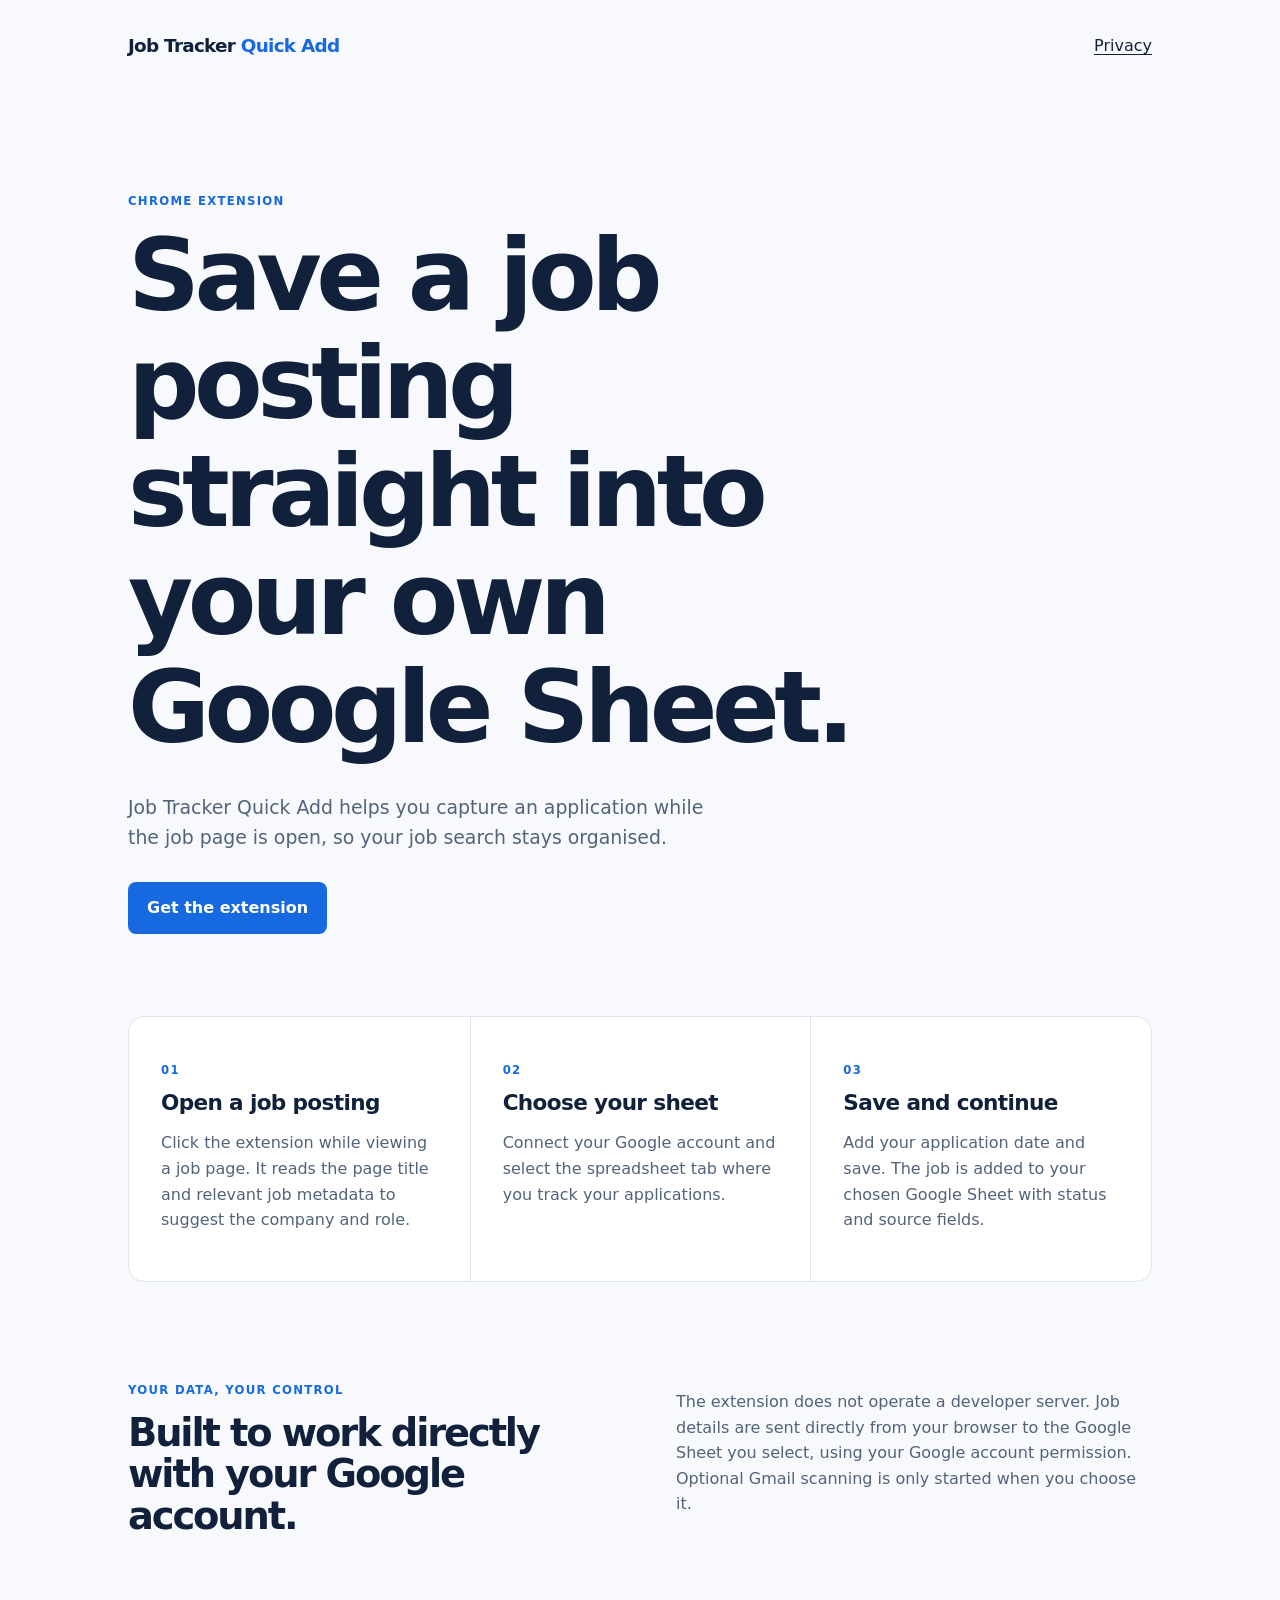
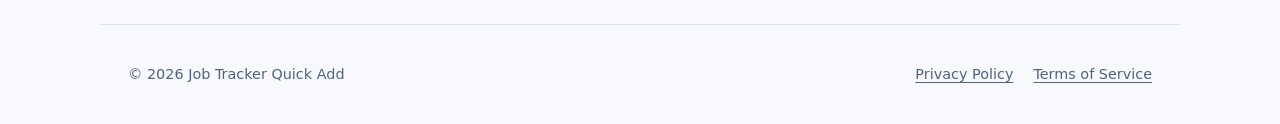
==== site/index.html @ 3e60a086 "Initial commit: Job Tracker Quick Add extension source Captures the current working state of the Chr" ====
<!doctype html>
<html lang="en">
  <head>
    <meta charset="utf-8">
    <meta name="viewport" content="width=device-width, initial-scale=1">
    <meta name="description" content="Job Tracker Quick Add helps you save job postings to your own Google Sheet.">
    <title>Job Tracker Quick Add</title>
    <link rel="stylesheet" href="styles.css">
  </head>
  <body>
    <main>
      <nav aria-label="Primary navigation">
        <a class="brand" href="/">Job Tracker <span>Quick Add</span></a>
        <a href="/privacy/">Privacy</a>
      </nav>

      <section class="hero">
        <p class="eyebrow">Chrome extension</p>
        <h1>Save a job posting straight into your own Google Sheet.</h1>
        <p class="lede">Job Tracker Quick Add helps you capture an application while the job page is open, so your job search stays organised.</p>
        <a class="button" href="https://chromewebstore.google.com/detail/job-tracker-quick-add/plkhmignapibfhoppbkebpndckjbjpmg">Get the extension</a>
      </section>

      <section class="grid" aria-label="How it works">
        <article>
          <p class="number">01</p>
          <h2>Open a job posting</h2>
          <p>Click the extension while viewing a job page. It reads the page title and relevant job metadata to suggest the company and role.</p>
        </article>
        <article>
          <p class="number">02</p>
          <h2>Choose your sheet</h2>
          <p>Connect your Google account and select the spreadsheet tab where you track your applications.</p>
        </article>
        <article>
          <p class="number">03</p>
          <h2>Save and continue</h2>
          <p>Add your application date and save. The job is added to your chosen Google Sheet with status and source fields.</p>
        </article>
      </section>

      <section class="data">
        <div>
          <p class="eyebrow">Your data, your control</p>
          <h2>Built to work directly with your Google account.</h2>
        </div>
        <p>The extension does not operate a developer server. Job details are sent directly from your browser to the Google Sheet you select, using your Google account permission. Optional Gmail scanning is only started when you choose it.</p>
      </section>
    </main>

    <footer>
      <span>© 2026 Job Tracker Quick Add</span>
      <span><a href="/privacy/">Privacy Policy</a><a href="/terms/">Terms of Service</a></span>
    </footer>
  </body>
</html>
---- site/styles.css ----
:root { --ink:#11213b; --muted:#52637a; --line:#dce4ef; --paper:#f7f9fc; --accent:#1769e0; --mint:#d9f7e9; }
* { box-sizing:border-box; }
body { margin:0; color:var(--ink); background:var(--paper); font:16px/1.6 Inter, ui-sans-serif, system-ui, -apple-system, BlinkMacSystemFont, "Segoe UI", sans-serif; }
main, footer { max-width:1080px; margin:auto; padding-left:28px; padding-right:28px; }
nav { min-height:92px; display:flex; align-items:center; justify-content:space-between; }
a { color:inherit; text-underline-offset:3px; }
.brand { font-weight:800; text-decoration:none; letter-spacing:-.04em; font-size:1.15rem; }.brand span { color:var(--accent); }
.hero { padding:88px 0 82px; max-width:800px; }.eyebrow,.number { color:var(--accent); font-weight:800; letter-spacing:.11em; text-transform:uppercase; font-size:.73rem; }
h1,h2 { line-height:1.08; letter-spacing:-.055em; margin:0; } h1 { font-size:clamp(3rem,8vw,6.25rem); } h2 { font-size:clamp(1.9rem,4vw,3.2rem); }
.lede { font-size:1.18rem; color:var(--muted); max-width:610px; margin:30px 0; }.button { display:inline-block; color:white; background:var(--accent); text-decoration:none; padding:13px 19px; border-radius:8px; font-weight:700; }
.grid { display:grid; grid-template-columns:repeat(3,1fr); background:white; border:1px solid var(--line); border-radius:16px; overflow:hidden; }.grid article { padding:32px; }.grid article+article { border-left:1px solid var(--line); }.grid h2 { font-size:1.35rem; letter-spacing:-.03em; }.grid p:not(.number),.data>p { color:var(--muted); }
.data { display:grid; grid-template-columns:1fr 1fr; gap:72px; margin:88px 0; align-items:center; }.data h2 { font-size:2.4rem; }.data>p { margin:0; }
footer { min-height:100px; border-top:1px solid var(--line); display:flex; justify-content:space-between; align-items:center; color:var(--muted); font-size:.9rem; } footer span:last-child { display:flex; gap:20px; }
.legal { max-width:780px; padding-top:52px; padding-bottom:72px; }.legal h1 { font-size:clamp(2.7rem,6vw,4.6rem); }.legal h2 { font-size:1.38rem; letter-spacing:-.03em; margin-top:42px; }.legal p,.legal li { color:var(--muted); }.legal .updated { margin-top:10px; color:var(--muted); }
@media (max-width:700px) { main,footer { padding-left:20px; padding-right:20px; }.hero { padding:55px 0; }.grid,.data { grid-template-columns:1fr; }.grid article+article { border-left:0; border-top:1px solid var(--line); }.data { gap:22px; margin:55px 0; } footer { padding-top:24px; padding-bottom:24px; align-items:flex-start; flex-direction:column; gap:12px; } }
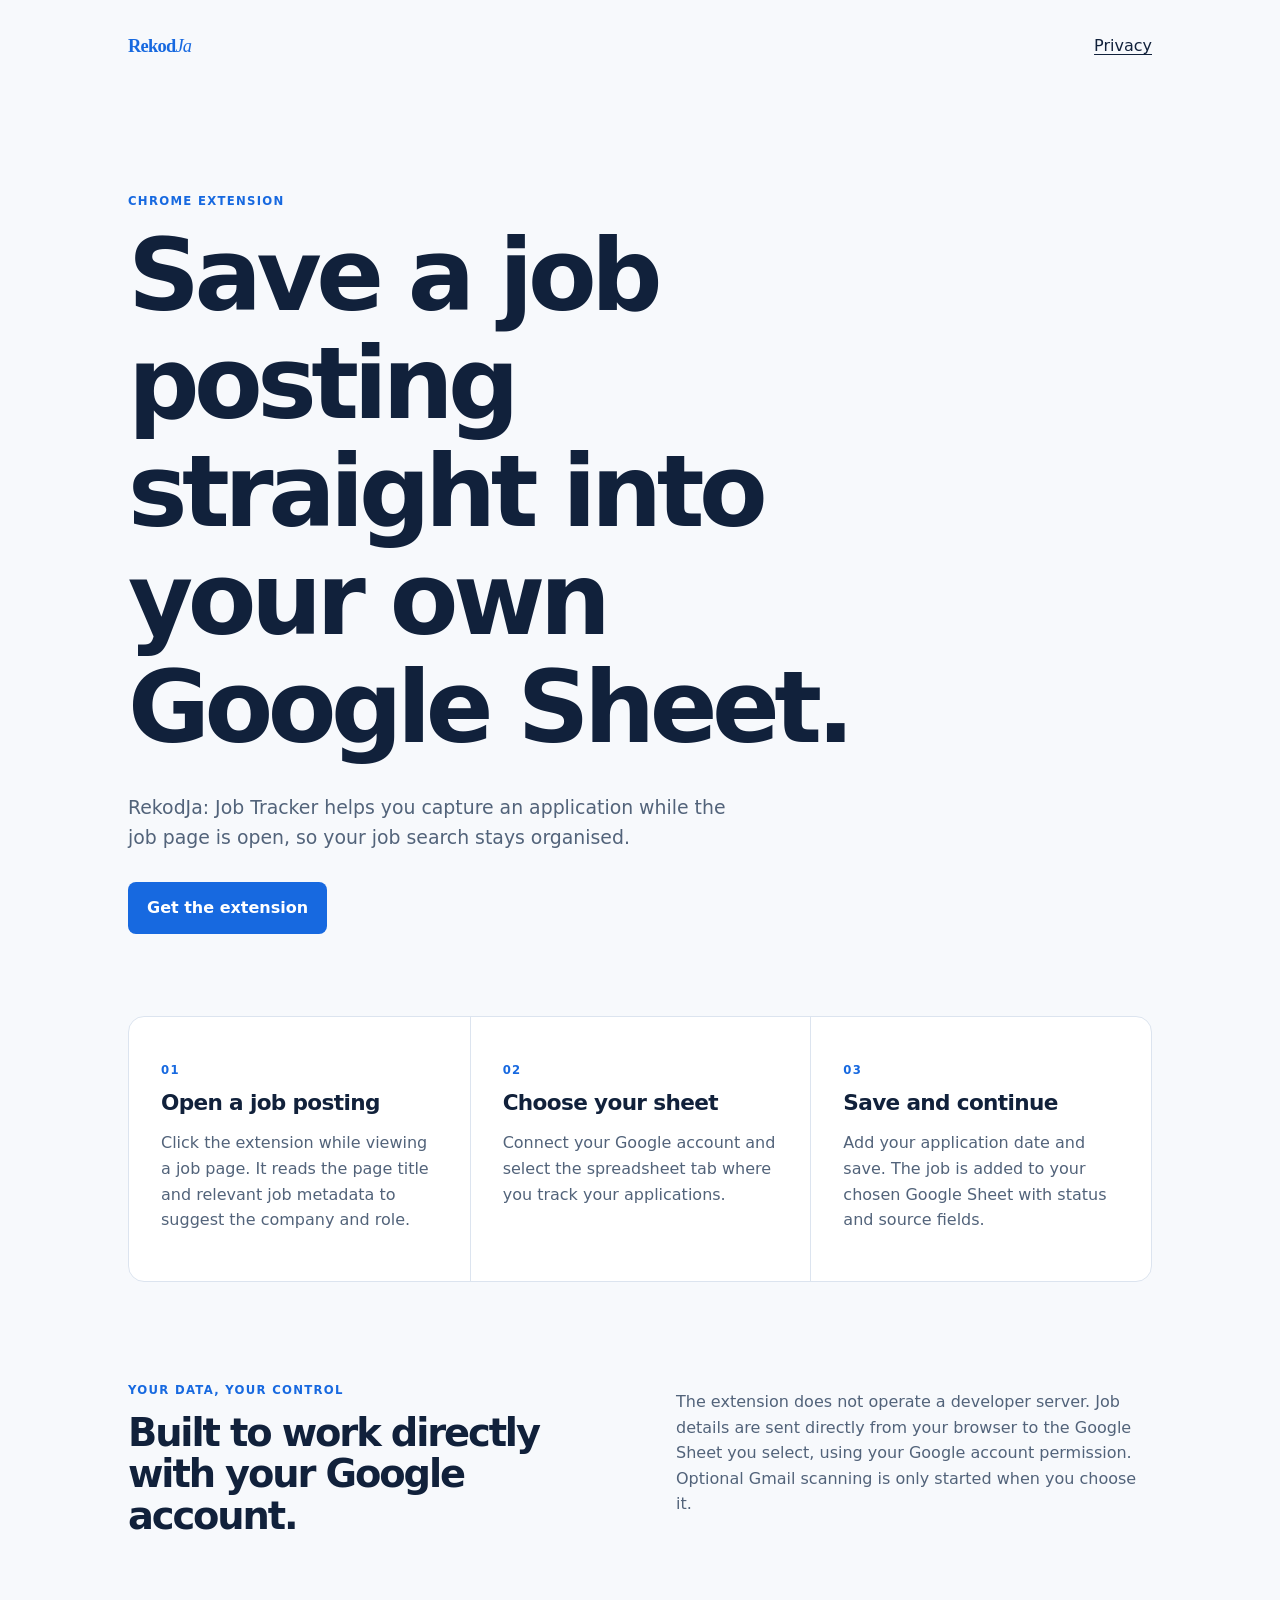
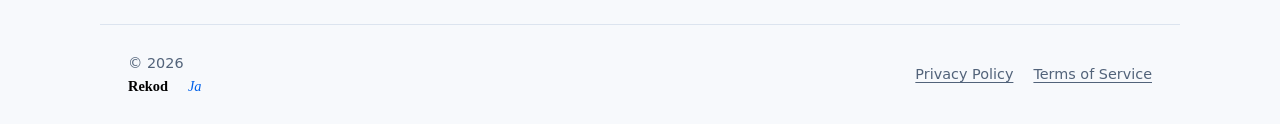
==== commit ed49866b: "Rebrand to RekodJa: Job Tracker Landing site (title, meta, nav wordmark, lede, footer), legal pages," ====
--- a/site/index.html
+++ b/site/index.html
@@ -3,21 +3,21 @@
   <head>
     <meta charset="utf-8">
     <meta name="viewport" content="width=device-width, initial-scale=1">
-    <meta name="description" content="Job Tracker Quick Add helps you save job postings to your own Google Sheet.">
-    <title>Job Tracker Quick Add</title>
+    <meta name="description" content="RekodJa: Job Tracker helps you save job postings to your own Google Sheet.">
+    <title>RekodJa: Job Tracker</title>
     <link rel="stylesheet" href="styles.css">
   </head>
   <body>
     <main>
       <nav aria-label="Primary navigation">
-        <a class="brand" href="/">Job Tracker <span>Quick Add</span></a>
+        <a class="brand" href="/"><span class="wordmark">Rekod<span class="wordmark-ja">Ja</span></span></a>
         <a href="/privacy/">Privacy</a>
       </nav>
 
       <section class="hero">
         <p class="eyebrow">Chrome extension</p>
         <h1>Save a job posting straight into your own Google Sheet.</h1>
-        <p class="lede">Job Tracker Quick Add helps you capture an application while the job page is open, so your job search stays organised.</p>
+        <p class="lede">RekodJa: Job Tracker helps you capture an application while the job page is open, so your job search stays organised.</p>
         <a class="button" href="https://chromewebstore.google.com/detail/job-tracker-quick-add/plkhmignapibfhoppbkebpndckjbjpmg">Get the extension</a>
       </section>
 
@@ -49,7 +49,7 @@
     </main>
 
     <footer>
-      <span>© 2026 Job Tracker Quick Add</span>
+      <span>© 2026 <span class="wordmark">Rekod<span class="wordmark-ja">Ja</span></span></span>
       <span><a href="/privacy/">Privacy Policy</a><a href="/terms/">Terms of Service</a></span>
     </footer>
   </body>
--- a/site/styles.css
+++ b/site/styles.css
@@ -13,3 +13,6 @@
 footer { min-height:100px; border-top:1px solid var(--line); display:flex; justify-content:space-between; align-items:center; color:var(--muted); font-size:.9rem; } footer span:last-child { display:flex; gap:20px; }
 .legal { max-width:780px; padding-top:52px; padding-bottom:72px; }.legal h1 { font-size:clamp(2.7rem,6vw,4.6rem); }.legal h2 { font-size:1.38rem; letter-spacing:-.03em; margin-top:42px; }.legal p,.legal li { color:var(--muted); }.legal .updated { margin-top:10px; color:var(--muted); }
 @media (max-width:700px) { main,footer { padding-left:20px; padding-right:20px; }.hero { padding:55px 0; }.grid,.data { grid-template-columns:1fr; }.grid article+article { border-left:0; border-top:1px solid var(--line); }.data { gap:22px; margin:55px 0; } footer { padding-top:24px; padding-bottom:24px; align-items:flex-start; flex-direction:column; gap:12px; } }
+/* Wordmark: RekodJa — reusable in header and footer */
+.wordmark{font-family:"Times New Roman",Times,serif;font-weight:700;font-style:normal;color:#000}
+.wordmark-ja{font-weight:400;font-style:italic;color:#0061e9}
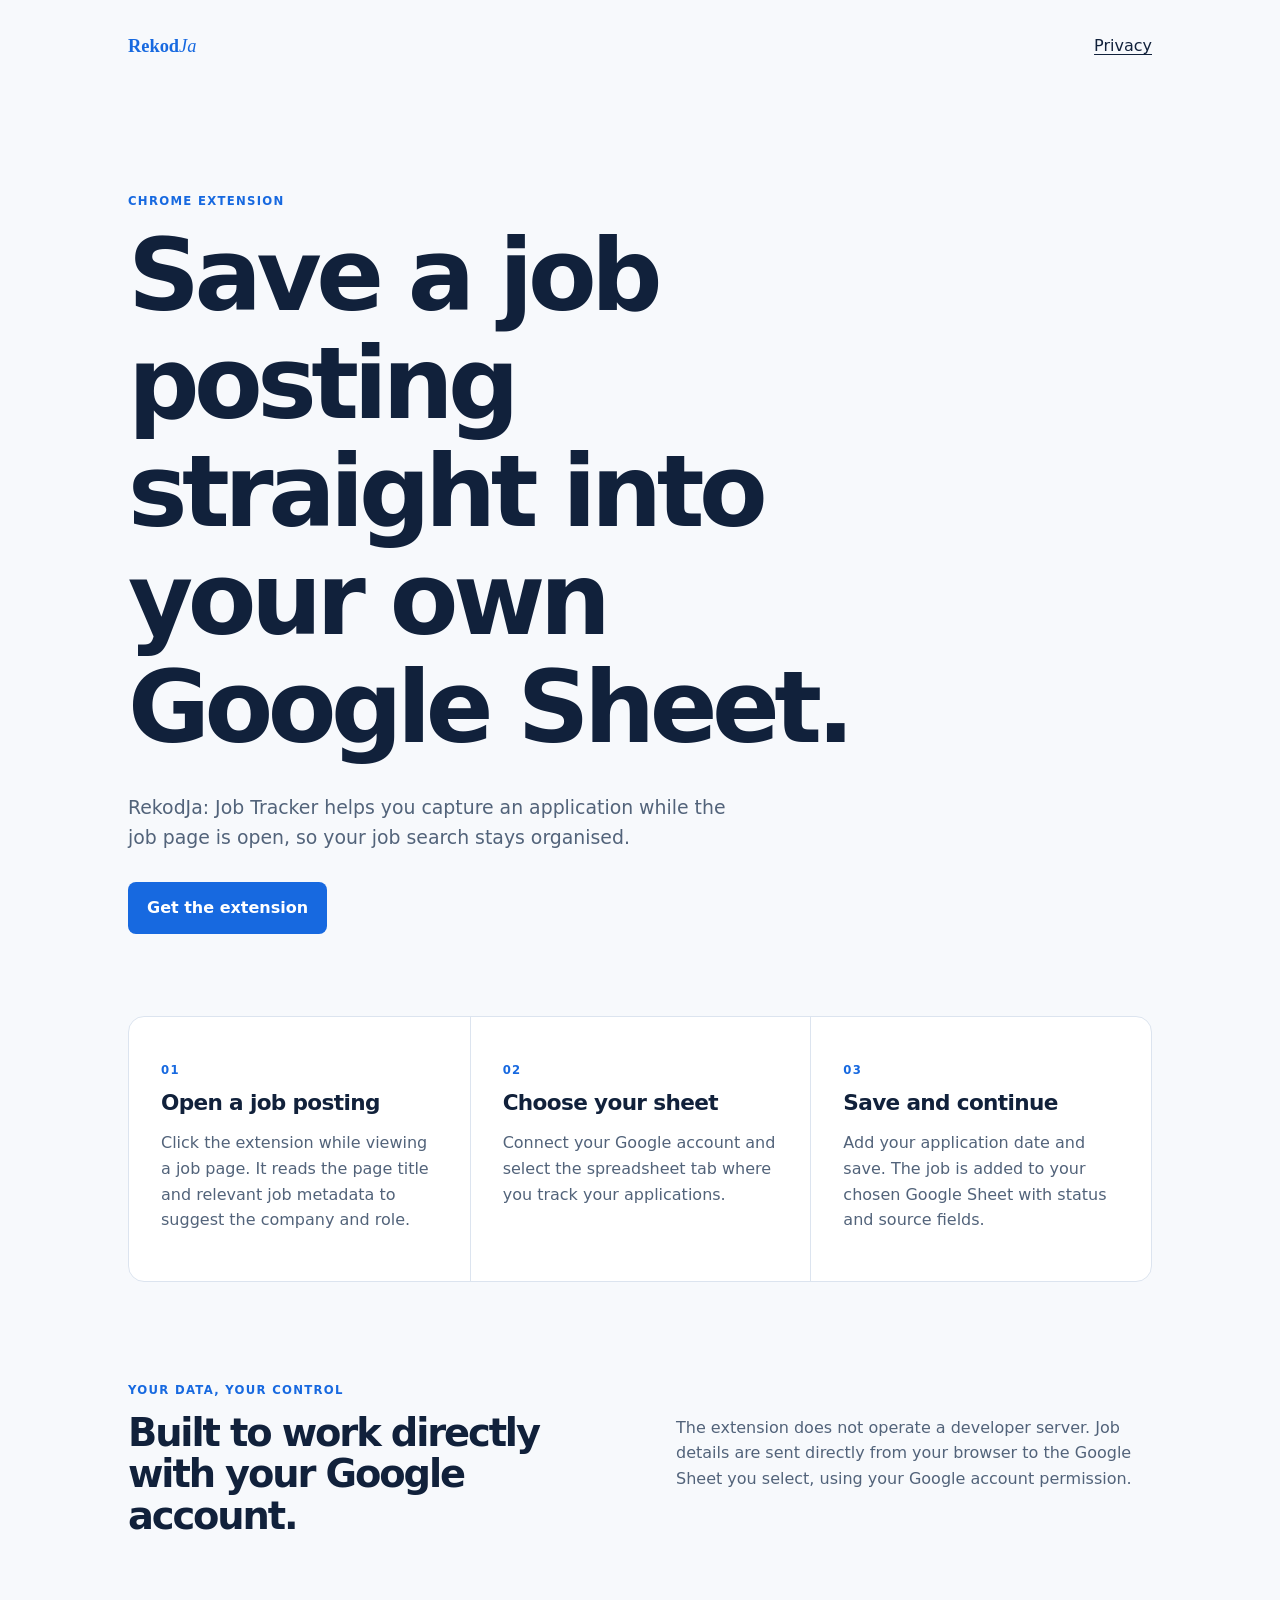
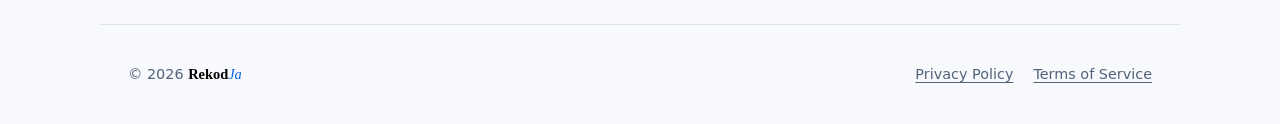
==== commit 6a7bfe72: "Align site privacy and landing copy with current products" ====
--- a/site/index.html
+++ b/site/index.html
@@ -44,7 +44,7 @@
           <p class="eyebrow">Your data, your control</p>
           <h2>Built to work directly with your Google account.</h2>
         </div>
-        <p>The extension does not operate a developer server. Job details are sent directly from your browser to the Google Sheet you select, using your Google account permission. Optional Gmail scanning is only started when you choose it.</p>
+        <p>The extension does not operate a developer server. Job details are sent directly from your browser to the Google Sheet you select, using your Google account permission.</p>
       </section>
     </main>
 
--- a/site/styles.css
+++ b/site/styles.css
@@ -10,9 +10,9 @@
 .lede { font-size:1.18rem; color:var(--muted); max-width:610px; margin:30px 0; }.button { display:inline-block; color:white; background:var(--accent); text-decoration:none; padding:13px 19px; border-radius:8px; font-weight:700; }
 .grid { display:grid; grid-template-columns:repeat(3,1fr); background:white; border:1px solid var(--line); border-radius:16px; overflow:hidden; }.grid article { padding:32px; }.grid article+article { border-left:1px solid var(--line); }.grid h2 { font-size:1.35rem; letter-spacing:-.03em; }.grid p:not(.number),.data>p { color:var(--muted); }
 .data { display:grid; grid-template-columns:1fr 1fr; gap:72px; margin:88px 0; align-items:center; }.data h2 { font-size:2.4rem; }.data>p { margin:0; }
-footer { min-height:100px; border-top:1px solid var(--line); display:flex; justify-content:space-between; align-items:center; color:var(--muted); font-size:.9rem; } footer span:last-child { display:flex; gap:20px; }
+footer { min-height:100px; border-top:1px solid var(--line); display:flex; justify-content:space-between; align-items:center; color:var(--muted); font-size:.9rem; } footer > span:last-child { display:flex; gap:20px; }
 .legal { max-width:780px; padding-top:52px; padding-bottom:72px; }.legal h1 { font-size:clamp(2.7rem,6vw,4.6rem); }.legal h2 { font-size:1.38rem; letter-spacing:-.03em; margin-top:42px; }.legal p,.legal li { color:var(--muted); }.legal .updated { margin-top:10px; color:var(--muted); }
 @media (max-width:700px) { main,footer { padding-left:20px; padding-right:20px; }.hero { padding:55px 0; }.grid,.data { grid-template-columns:1fr; }.grid article+article { border-left:0; border-top:1px solid var(--line); }.data { gap:22px; margin:55px 0; } footer { padding-top:24px; padding-bottom:24px; align-items:flex-start; flex-direction:column; gap:12px; } }
 /* Wordmark: RekodJa — reusable in header and footer */
-.wordmark{font-family:"Times New Roman",Times,serif;font-weight:700;font-style:normal;color:#000}
-.wordmark-ja{font-weight:400;font-style:italic;color:#0061e9}
+.wordmark{display:inline;font-family:"Times New Roman",Times,serif;font-weight:700;font-style:normal;color:#000;white-space:nowrap;letter-spacing:normal}
+.wordmark-ja{font-weight:400;font-style:italic;color:#0061e9;letter-spacing:normal}
